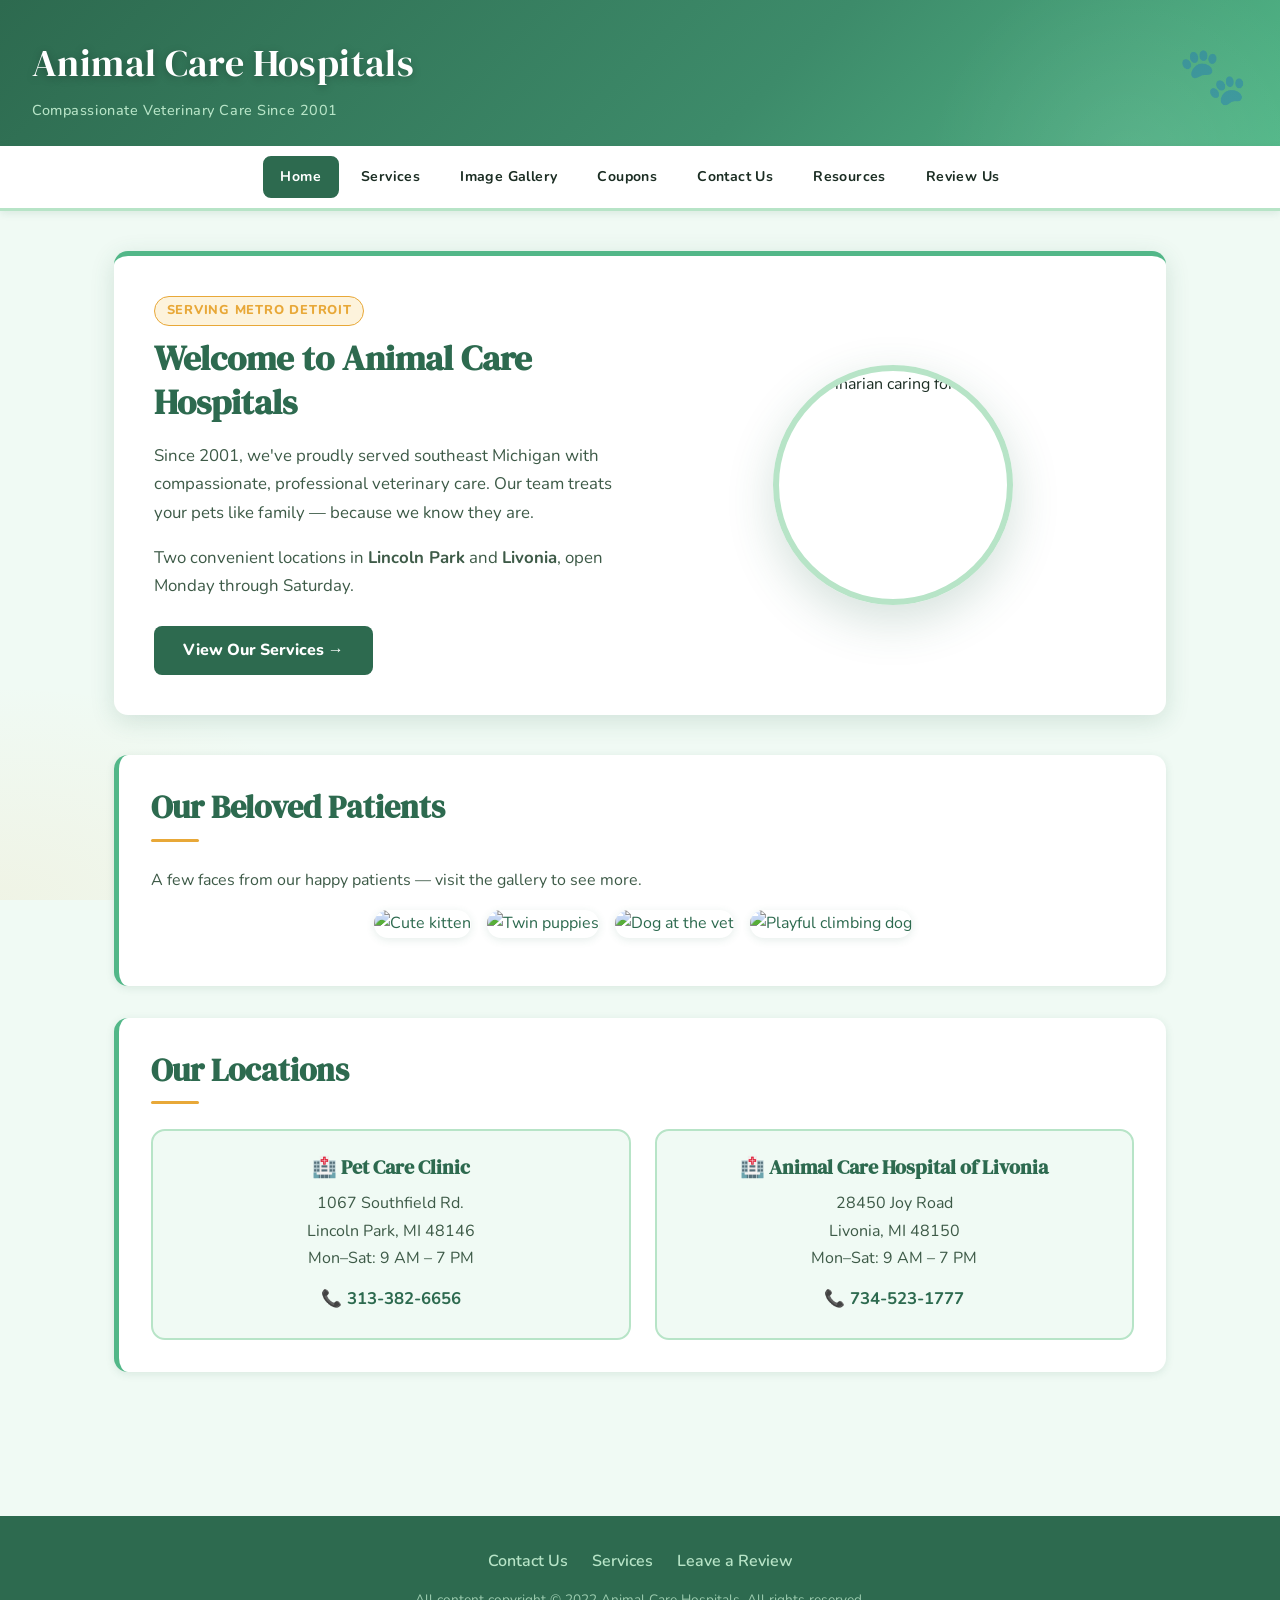
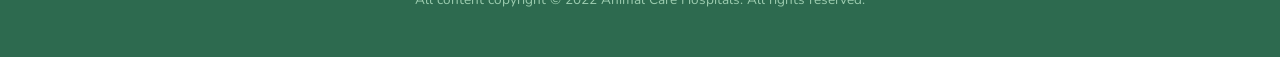
==== Home.html @ 7a885eda "Add files via upload" ====
<!DOCTYPE html>
<!--Animal Care Hospitals — Laith Fakhruldin, CSC 3750-->
<html lang="en">
<head>
  <meta charset="utf-8">
  <meta name="viewport" content="width=device-width, initial-scale=1">
  <title>Animal Care Hospitals — Home</title>
  <link href="https://fonts.googleapis.com/css2?family=DM+Serif+Display:ital@0;1&family=Nunito:wght@400;500;600;700;800&display=swap" rel="stylesheet">
  <link rel="stylesheet" href="style.css">
</head>
<body>

  <header class="site-header">
    <div class="brand">
      <span class="brand-name">Animal Care Hospitals</span>
      <span class="brand-tagline">Compassionate Veterinary Care Since 2001</span>
    </div>
    <div class="header-paw" aria-hidden="true">🐾</div>
  </header>

  <nav class="site-nav">
    <div class="nav-inner">
      <a href="Home.html" class="active">Home</a>
      <a href="Services.html">Services</a>
      <a href="Pets Image Gallery.html">Image Gallery</a>
      <a href="Coupons.html">Coupons</a>
      <a href="Contact Us.html">Contact Us</a>
      <a href="Resoruces.html">Resources</a>
      <a href="Review Us.html">Review Us</a>
    </div>
  </nav>

  <main class="page-wrap">

    <!-- Hero -->
    <section class="hero reveal">
      <div class="hero-text">
        <span class="hero-badge">Serving Metro Detroit</span>
        <h2>Welcome to Animal Care Hospitals</h2>
        <p>Since 2001, we've proudly served southeast Michigan with compassionate, professional veterinary care. Our team treats your pets like family — because we know they are.</p>
        <p>Two convenient locations in <strong>Lincoln Park</strong> and <strong>Livonia</strong>, open Monday through Saturday.</p>
        <a href="Services.html" style="display:inline-block; margin-top:.5em; padding:.7em 1.8em; background:var(--green-dark); color:#fff; border-radius:8px; font-weight:800; transition:all .3s;">View Our Services →</a>
      </div>
      <div class="hero-img">
        <img src="images/PetCareRound150px.png" alt="Veterinarian caring for a pet">
      </div>
    </section>

    <!-- Photo preview -->
    <section class="card reveal">
      <h2>Our Beloved Patients</h2>
      <p>A few faces from our happy patients — visit the gallery to see more.</p>
      <div class="gallery-strip">
        <a href="Pets Image Gallery.html#cute_kitten"><img src="images/cat1_200px.png" alt="Cute kitten"></a>
        <a href="Pets Image Gallery.html#twin_puppies"><img src="images/twin_puppies_200px.png" alt="Twin puppies"></a>
        <a href="Pets Image Gallery.html#vet_hater_dog"><img src="images/vet_hater_dog_200px.png" alt="Dog at the vet"></a>
        <a href="Pets Image Gallery.html#dog_climber"><img src="images/climber_dog_200px.png" alt="Playful climbing dog"></a>
      </div>
    </section>

    <!-- Locations -->
    <section class="card reveal">
      <h2>Our Locations</h2>
      <div class="locations-grid">
        <div class="location-card">
          <h3>🏥 Pet Care Clinic</h3>
          <address>
            1067 Southfield Rd.<br>
            Lincoln Park, MI 48146<br>
            Mon–Sat: 9 AM – 7 PM
          </address>
          <span class="phone">📞 313-382-6656</span>
        </div>
        <div class="location-card">
          <h3>🏥 Animal Care Hospital of Livonia</h3>
          <address>
            28450 Joy Road<br>
            Livonia, MI 48150<br>
            Mon–Sat: 9 AM – 7 PM
          </address>
          <span class="phone">📞 734-523-1777</span>
        </div>
      </div>
    </section>

  </main>

  <button onclick="topFunction()" id="myBtn" title="Back to top">↑</button>

  <footer class="site-footer">
    <div class="footer-links">
      <a href="Contact Us.html">Contact Us</a>
      <a href="Services.html">Services</a>
      <a href="Review Us.html">Leave a Review</a>
    </div>
    <p class="footer-copy">All content copyright &copy; 2022 Animal Care Hospitals. All rights reserved.</p>
  </footer>

  <script src="myscript.js"></script>
</body>
</html>
---- style.css ----
/* ============================================================
   ANIMAL CARE HOSPITALS — Professional Stylesheet
   Warm, trustworthy veterinary aesthetic
   Fonts: DM Serif Display (headings) + Nunito (body)
   ============================================================ */

@import url('https://fonts.googleapis.com/css2?family=DM+Serif+Display:ital@0;1&family=Nunito:wght@400;500;600;700;800&display=swap');

/* ── CSS Variables ─────────────────────────────────────────── */
:root {
  --green-dark:   #2d6a4f;
  --green-mid:    #52b788;
  --green-light:  #b7e4c7;
  --green-pale:   #f0faf4;
  --amber:        #e8a838;
  --amber-light:  #fdf3dc;
  --text-dark:    #1b2d23;
  --text-mid:     #3d5a47;
  --text-light:   #6b8c78;
  --white:        #ffffff;
  --shadow-sm:    0 2px 8px rgba(45,106,79,.12);
  --shadow-md:    0 6px 24px rgba(45,106,79,.16);
  --shadow-lg:    0 16px 48px rgba(45,106,79,.20);
  --radius:       14px;
  --radius-sm:    8px;
  --transition:   0.3s cubic-bezier(.4,0,.2,1);
}

/* ── Reset ──────────────────────────────────────────────────── */
*, *::before, *::after { box-sizing: border-box; margin: 0; padding: 0; }

html { scroll-behavior: smooth; }

body {
  font-family: 'Nunito', 'Verdana', sans-serif;
  font-size: 16px;
  line-height: 1.7;
  color: var(--text-dark);
  background-color: var(--green-pale);
  background-image:
    radial-gradient(ellipse 70% 50% at 80% -10%, rgba(82,183,136,.15) 0%, transparent 60%),
    radial-gradient(ellipse 50% 40% at 0% 100%, rgba(232,168,56,.08) 0%, transparent 60%);
  background-attachment: fixed;
}

/* ── Typography ─────────────────────────────────────────────── */
h1, h2, h3, h4 {
  font-family: 'DM Serif Display', Georgia, serif;
  color: var(--green-dark);
  line-height: 1.25;
}
h1 { font-size: clamp(1.8rem, 4vw, 2.8rem); }
h2 { font-size: clamp(1.4rem, 3vw, 2rem); margin-bottom: .5em; }
h3 { font-size: 1.25rem; }
p  { margin-bottom: 1em; color: var(--text-mid); }
a  { color: var(--green-dark); text-decoration: none; transition: color var(--transition); }
a:hover { color: var(--amber); }

/* ── Header ─────────────────────────────────────────────────── */
.site-header {
  background: linear-gradient(135deg, var(--green-dark) 0%, #3d8b6a 60%, var(--green-mid) 100%);
  color: var(--white);
  padding: 1.8em 2em 1.4em;
  display: flex;
  align-items: center;
  justify-content: space-between;
  gap: 1em;
  position: relative;
  overflow: hidden;
}
.site-header::before {
  content: '';
  position: absolute;
  top: -30%; right: -5%;
  width: 420px; height: 420px;
  background: radial-gradient(circle, rgba(255,255,255,.08) 0%, transparent 70%);
  border-radius: 50%;
  pointer-events: none;
}
.site-header .brand {
  display: flex; flex-direction: column;
}
.site-header .brand-name {
  font-family: 'DM Serif Display', Georgia, serif;
  font-size: clamp(1.6rem, 3.5vw, 2.4rem);
  font-weight: 400;
  color: var(--white);
  letter-spacing: .01em;
  text-shadow: 0 2px 8px rgba(0,0,0,.25);
}
.site-header .brand-tagline {
  font-size: .9rem;
  color: var(--green-light);
  font-weight: 500;
  letter-spacing: .04em;
  margin-top: .15em;
}
.site-header .header-paw {
  font-size: 3.5rem;
  opacity: .35;
  user-select: none;
}

/* ── Navigation ─────────────────────────────────────────────── */
.site-nav {
  background: var(--white);
  border-bottom: 3px solid var(--green-light);
  position: sticky;
  top: 0;
  z-index: 100;
  box-shadow: var(--shadow-sm);
}
.nav-inner {
  max-width: 1100px;
  margin: 0 auto;
  display: flex;
  align-items: center;
  justify-content: center;
  flex-wrap: wrap;
  gap: .3em;
  padding: .6em 1em;
}
.nav-inner a {
  display: inline-block;
  padding: .5em 1.1em;
  font-weight: 700;
  font-size: .88rem;
  letter-spacing: .03em;
  color: var(--text-dark);
  border-radius: var(--radius-sm);
  border: 2px solid transparent;
  transition: all var(--transition);
  white-space: nowrap;
}
.nav-inner a:hover {
  background: var(--green-pale);
  border-color: var(--green-mid);
  color: var(--green-dark);
}
.nav-inner a.active {
  background: var(--green-dark);
  color: var(--white);
  border-color: var(--green-dark);
}

/* ── Page Wrapper ───────────────────────────────────────────── */
.page-wrap {
  max-width: 1100px;
  margin: 0 auto;
  padding: 2.5em 1.5em 3em;
}

/* ── Hero / Intro ───────────────────────────────────────────── */
.hero {
  display: grid;
  grid-template-columns: 1fr 1fr;
  gap: 2.5em;
  align-items: center;
  background: var(--white);
  border-radius: var(--radius);
  padding: 2.5em;
  box-shadow: var(--shadow-md);
  margin-bottom: 2.5em;
  border-top: 5px solid var(--green-mid);
}
.hero-text h2 { font-size: clamp(1.6rem,3vw,2.2rem); margin-bottom: .5em; }
.hero-text p { font-size: 1.05rem; }
.hero-badge {
  display: inline-block;
  background: var(--amber-light);
  color: var(--amber);
  border: 1.5px solid var(--amber);
  border-radius: 20px;
  font-size: .8rem;
  font-weight: 800;
  letter-spacing: .06em;
  text-transform: uppercase;
  padding: .25em .9em;
  margin-bottom: .8em;
}
.hero-img {
  display: flex;
  justify-content: center;
  align-items: center;
}
.hero-img img {
  width: 240px; height: 240px;
  border-radius: 50%;
  object-fit: cover;
  box-shadow: var(--shadow-lg);
  border: 6px solid var(--green-light);
}

/* ── Section Cards ──────────────────────────────────────────── */
.card {
  background: var(--white);
  border-radius: var(--radius);
  padding: 2em;
  box-shadow: var(--shadow-sm);
  margin-bottom: 2em;
  border-left: 5px solid var(--green-mid);
  transition: box-shadow var(--transition);
}
.card:hover { box-shadow: var(--shadow-md); }
.card h2 { text-align: left; border-bottom: none; margin-bottom: .8em; }
.card h2::after {
  content: '';
  display: block;
  width: 48px; height: 3px;
  background: var(--amber);
  margin-top: .35em;
  border-radius: 2px;
}

/* ── Pet Gallery Strip ──────────────────────────────────────── */
.gallery-strip {
  display: flex;
  gap: 1em;
  justify-content: center;
  flex-wrap: wrap;
  margin: 1em 0;
}
.gallery-strip a img {
  width: 180px; height: 180px;
  object-fit: cover;
  border-radius: var(--radius);
  box-shadow: var(--shadow-sm);
  transition: transform var(--transition), box-shadow var(--transition);
}
.gallery-strip a img:hover {
  transform: scale(1.06) rotate(-1deg);
  box-shadow: var(--shadow-md);
}

/* ── Locations Grid ─────────────────────────────────────────── */
.locations-grid {
  display: grid;
  grid-template-columns: 1fr 1fr;
  gap: 1.5em;
}
.location-card {
  background: var(--green-pale);
  border: 2px solid var(--green-light);
  border-radius: var(--radius);
  padding: 1.5em;
  text-align: center;
}
.location-card h3 { color: var(--green-dark); margin-bottom: .5em; }
.location-card address { font-style: normal; color: var(--text-mid); line-height: 1.7; }
.location-card .phone {
  display: inline-block;
  margin-top: .8em;
  font-weight: 700;
  color: var(--green-dark);
  font-size: 1.05rem;
}

/* ── Services List ──────────────────────────────────────────── */
.services-grid {
  display: grid;
  grid-template-columns: repeat(auto-fill, minmax(260px, 1fr));
  gap: 1em;
  margin-top: 1em;
}
.service-item {
  background: var(--green-pale);
  border: 1.5px solid var(--green-light);
  border-radius: var(--radius-sm);
  padding: 1em 1.2em;
  display: flex;
  align-items: flex-start;
  gap: .7em;
  font-weight: 600;
  color: var(--text-dark);
  font-size: .95rem;
  transition: all var(--transition);
}
.service-item:hover {
  background: var(--white);
  border-color: var(--green-mid);
  box-shadow: var(--shadow-sm);
  transform: translateY(-2px);
}
.service-item .icon { font-size: 1.3rem; flex-shrink: 0; }

/* ── Coupons Table ──────────────────────────────────────────── */
.coupon-grid {
  display: grid;
  grid-template-columns: repeat(auto-fill, minmax(280px, 1fr));
  gap: 1.5em;
  margin-top: 1.5em;
}
.coupon-card {
  background: var(--white);
  border: 2px solid var(--green-light);
  border-radius: var(--radius);
  padding: 1.5em;
  box-shadow: var(--shadow-sm);
  position: relative;
  overflow: hidden;
  transition: all var(--transition);
}
.coupon-card::before {
  content: '';
  position: absolute;
  top: 0; left: 0; right: 0;
  height: 5px;
  background: linear-gradient(90deg, var(--green-mid), var(--amber));
}
.coupon-card:hover {
  box-shadow: var(--shadow-md);
  transform: translateY(-3px);
}
.coupon-card h3 {
  font-size: 1.05rem;
  color: var(--green-dark);
  margin-bottom: .6em;
  text-align: left;
}
.coupon-price {
  font-family: 'DM Serif Display', serif;
  font-size: 2rem;
  color: var(--amber);
  line-height: 1;
  margin-bottom: .4em;
}
.coupon-includes {
  list-style: none;
  font-size: .88rem;
  color: var(--text-mid);
  margin-bottom: .8em;
}
.coupon-includes li::before { content: '✓  '; color: var(--green-mid); font-weight: 700; }
.coupon-note {
  font-size: .78rem;
  color: var(--text-light);
  font-style: italic;
  border-top: 1px dashed var(--green-light);
  padding-top: .6em;
  margin-top: .6em;
}
.coupon-category {
  display: inline-block;
  background: var(--green-pale);
  color: var(--green-dark);
  font-size: .75rem;
  font-weight: 800;
  letter-spacing: .06em;
  text-transform: uppercase;
  padding: .2em .7em;
  border-radius: 20px;
  margin-bottom: .8em;
  border: 1px solid var(--green-light);
}

/* ── Contact Page ───────────────────────────────────────────── */
.contact-layout {
  display: grid;
  grid-template-columns: 1fr 1.4fr;
  gap: 2em;
  align-items: start;
}
.contact-info h2 { font-size: 1.5rem; }
.contact-clinic {
  background: var(--green-pale);
  border: 1.5px solid var(--green-light);
  border-radius: var(--radius);
  padding: 1.2em 1.5em;
  margin-bottom: 1.2em;
}
.contact-clinic h3 { margin-bottom: .3em; font-size: 1.05rem; }
.contact-clinic address { font-style: normal; color: var(--text-mid); font-size: .9rem; }
.contact-clinic iframe {
  width: 100%; height: 200px;
  border-radius: var(--radius-sm);
  border: none;
  margin-top: .8em;
}

/* ── Form ───────────────────────────────────────────────────── */
.contact-form-wrap {
  background: var(--white);
  border-radius: var(--radius);
  padding: 2em;
  box-shadow: var(--shadow-md);
  border-top: 4px solid var(--green-mid);
}
.contact-form-wrap h2 { font-size: 1.6rem; margin-bottom: .4em; }
.contact-form-wrap p  { font-size: .9rem; margin-bottom: 1.2em; }
.form-row { margin-bottom: 1em; }
.form-row input,
.form-row select,
.form-row textarea {
  width: 100%;
  padding: .75em 1em;
  border: 2px solid var(--green-light);
  border-radius: var(--radius-sm);
  font-family: 'Nunito', sans-serif;
  font-size: .95rem;
  color: var(--text-dark);
  background: var(--green-pale);
  transition: border-color var(--transition), background var(--transition);
  outline: none;
  appearance: none;
}
.form-row input:focus,
.form-row select:focus,
.form-row textarea:focus {
  border-color: var(--green-mid);
  background: var(--white);
}
.form-row select:invalid { color: var(--text-light); }
.form-row option { color: var(--text-dark); }
.form-row textarea { resize: vertical; min-height: 130px; }
.form-row-2 { display: grid; grid-template-columns: 1fr 1fr; gap: 1em; margin-bottom: 1em; }
.btn-submit {
  background: var(--green-dark);
  color: var(--white);
  border: none;
  padding: .85em 2.2em;
  font-family: 'Nunito', sans-serif;
  font-size: 1rem;
  font-weight: 800;
  border-radius: var(--radius-sm);
  cursor: pointer;
  transition: all var(--transition);
  letter-spacing: .04em;
}
.btn-submit:hover { background: var(--green-mid); transform: translateY(-2px); box-shadow: var(--shadow-sm); }
.btn-reset {
  background: transparent;
  color: var(--text-light);
  border: 2px solid var(--green-light);
  padding: .8em 1.5em;
  font-family: 'Nunito', sans-serif;
  font-size: 1rem;
  font-weight: 700;
  border-radius: var(--radius-sm);
  cursor: pointer;
  margin-left: .8em;
  transition: all var(--transition);
}
.btn-reset:hover { border-color: var(--text-light); color: var(--text-dark); }

/* ── Review Page ────────────────────────────────────────────── */
.review-grid {
  display: grid;
  grid-template-columns: 1fr 1fr;
  gap: 2em;
  margin-top: 1.5em;
}
.review-location {
  background: var(--white);
  border-radius: var(--radius);
  padding: 1.8em;
  box-shadow: var(--shadow-sm);
  text-align: center;
}
.review-location h3 {
  font-size: 1.15rem;
  margin-bottom: 1em;
  padding-bottom: .5em;
  border-bottom: 2px solid var(--green-light);
}
.review-buttons { display: flex; gap: 1em; justify-content: center; flex-wrap: wrap; }
.review-btn {
  display: flex;
  align-items: center;
  gap: .5em;
  padding: .7em 1.4em;
  border-radius: var(--radius-sm);
  font-weight: 700;
  font-size: .9rem;
  transition: all var(--transition);
  border: 2px solid;
}
.review-btn.google {
  background: #fff;
  border-color: #4285f4;
  color: #4285f4;
}
.review-btn.google:hover { background: #4285f4; color: #fff; }
.review-btn.facebook {
  background: #fff;
  border-color: #1877f2;
  color: #1877f2;
}
.review-btn.facebook:hover { background: #1877f2; color: #fff; }
.review-btn img { width: 22px; height: 22px; object-fit: contain; }
.thank-you-banner {
  background: linear-gradient(135deg, var(--green-dark), var(--green-mid));
  color: var(--white);
  text-align: center;
  padding: 2em;
  border-radius: var(--radius);
  margin-bottom: 2em;
}
.thank-you-banner h2 {
  color: var(--white);
  font-size: 1.8rem;
  margin-bottom: .4em;
}
.thank-you-banner p { color: var(--green-light); margin: 0; }

/* ── Resources Page ─────────────────────────────────────────── */
.resource-list { list-style: none; margin-top: 1em; }
.resource-list li {
  border-bottom: 1px solid var(--green-light);
  padding: .9em 0;
}
.resource-list li:last-child { border-bottom: none; }
.resource-list a {
  font-weight: 700;
  font-size: 1rem;
  display: flex;
  align-items: center;
  gap: .6em;
  color: var(--green-dark);
}
.resource-list a::before {
  content: '↗';
  background: var(--green-pale);
  border: 1.5px solid var(--green-light);
  border-radius: 6px;
  padding: .1em .4em;
  font-size: .85rem;
  color: var(--green-mid);
  transition: all var(--transition);
}
.resource-list a:hover { color: var(--amber); }
.resource-list a:hover::before { background: var(--amber-light); border-color: var(--amber); color: var(--amber); }
.resource-desc { font-size: .88rem; color: var(--text-light); margin-left: 1.9em; }

/* ── Image Gallery ──────────────────────────────────────────── */
.gallery-hero { text-align: center; margin-bottom: 2em; }
.gallery-hero iframe {
  width: 100%;
  max-width: 800px;
  aspect-ratio: 16/9;
  border-radius: var(--radius);
  border: none;
  box-shadow: var(--shadow-md);
}
.gallery-thumbs {
  display: flex; flex-wrap: wrap; gap: 1em; justify-content: center; margin: 1.5em 0;
}
.gallery-thumbs a img {
  width: 160px; height: 160px;
  object-fit: cover;
  border-radius: var(--radius-sm);
  box-shadow: var(--shadow-sm);
  transition: all var(--transition);
  border: 3px solid transparent;
}
.gallery-thumbs a img:hover { transform: scale(1.08); border-color: var(--green-mid); box-shadow: var(--shadow-md); }

/* ── Media Scroller ─────────────────────────────────────────── */
.media-scroller {
  display: grid;
  grid-auto-flow: column;
  grid-auto-columns: 200px;
  gap: 1rem;
  overflow-x: auto;
  scroll-snap-type: x mandatory;
  scroll-behavior: smooth;
  padding: 1.5rem 1rem;
  background: var(--green-dark);
  border-radius: var(--radius);
  margin: 1.5em 0;
  -webkit-overflow-scrolling: touch;
}
.media-scroller::-webkit-scrollbar { height: 6px; }
.media-scroller::-webkit-scrollbar-track { background: rgba(255,255,255,.1); border-radius: 3px; }
.media-scroller::-webkit-scrollbar-thumb { background: var(--green-mid); border-radius: 3px; }

.media-element {
  scroll-snap-align: start;
  border-radius: var(--radius-sm);
  overflow: hidden;
  box-shadow: 0 3px 12px rgba(0,0,0,.3);
  cursor: pointer;
  transition: transform var(--transition);
}
.media-element:hover { transform: scale(1.04); }
.media-element img { width: 200px; height: 150px; object-fit: cover; display: block; }

/* ── Pet Articles ───────────────────────────────────────────── */
.pet-article {
  background: var(--white);
  border-radius: var(--radius);
  overflow: hidden;
  box-shadow: var(--shadow-sm);
  margin-bottom: 2em;
}
.pet-article .pet-article-label {
  background: var(--green-dark);
  color: var(--white);
  padding: .8em 1.5em;
  font-family: 'DM Serif Display', serif;
  font-size: 1.3rem;
}
.pet-article picture img,
.pet-article img {
  width: 100%;
  max-height: 500px;
  object-fit: cover;
  display: block;
}

/* ── Image Overlay ──────────────────────────────────────────── */
.overlay {
  position: fixed;
  display: none;
  justify-content: center;
  align-items: center;
  top: 0; left: 0;
  width: 100%; height: 100%;
  background: rgba(0,0,0,.85);
  z-index: 1000;
  cursor: zoom-out;
  backdrop-filter: blur(4px);
}
.overlay img {
  max-width: 90vw;
  max-height: 90vh;
  border-radius: var(--radius);
  box-shadow: 0 20px 60px rgba(0,0,0,.5);
  animation: zoomIn .25s ease;
}
@keyframes zoomIn {
  from { transform: scale(.85); opacity: 0; }
  to   { transform: scale(1);   opacity: 1; }
}

/* ── Scroll To Top Button ───────────────────────────────────── */
#myBtn {
  display: none;
  position: fixed;
  bottom: 28px; right: 28px;
  background: var(--green-dark);
  color: var(--white);
  border: none;
  width: 50px; height: 50px;
  border-radius: 50%;
  font-size: 1.2rem;
  cursor: pointer;
  box-shadow: var(--shadow-md);
  transition: all var(--transition);
  z-index: 200;
  line-height: 50px;
  text-align: center;
}
#myBtn:hover {
  background: var(--amber);
  transform: translateY(-3px);
}

/* ── Footer ─────────────────────────────────────────────────── */
.site-footer {
  background: var(--green-dark);
  color: var(--green-light);
  text-align: center;
  padding: 2em 1em;
  margin-top: 4em;
}
.site-footer a { color: var(--green-light); }
.site-footer a:hover { color: var(--amber); }
.site-footer .footer-copy { color:var(--green-light); font-size: .85rem; opacity: .8; margin-top: .5em; }
.site-footer .footer-links { display: flex; justify-content: center; gap: 1.5em; margin-bottom: .8em; font-weight: 600; }

/* ── Reveal Animation ───────────────────────────────────────── */
.reveal {
  opacity: 0;
  transform: translateY(30px);
  transition: opacity .8s ease, transform .8s ease;
}
.reveal.visible { opacity: 1; transform: translateY(0); }

/* ── Page Section Heading ───────────────────────────────────── */
.page-heading {
  display: flex;
  align-items: center;
  gap: .6em;
  font-size: clamp(1.5rem, 3vw, 2rem);
  color: var(--green-dark);
  margin-bottom: 1.5em;
  padding-bottom: .5em;
  border-bottom: 3px solid var(--green-light);
}
.page-heading .emoji { font-size: 1.3em; }

/* ── Gallery Scroller with Overlay Arrows ───────────────────── */
.scroller-wrap {
  position: relative; /* arrows position against this */
}

/* Arrows float INSIDE the scroller, on the left/right edges */
.scroll-arrow {
  position: absolute;
  top: 50%;
  transform: translateY(-50%);
  z-index: 20;
  width: 46px;
  height: 46px;
  border-radius: 50%;
  border: none;
  background: rgba(45, 106, 79, 0.85);
  color: #fff;
  font-size: 1.4rem;
  line-height: 1;
  cursor: pointer;
  box-shadow: 0 4px 16px rgba(0,0,0,.35);
  display: flex;
  align-items: center;
  justify-content: center;
  /* Hidden by default */
  opacity: 0;
  pointer-events: none;
  transition: opacity .25s ease, background .2s ease, transform .2s ease;
}
.scroll-arrow--left  { left: 10px; }
.scroll-arrow--right { right: 10px; }

/* Revealed when parent gets .visible class via JS mouseenter */
.scroll-arrow.visible {
  opacity: 1;
  pointer-events: auto;
}
.scroll-arrow:hover {
  background: var(--amber);
  transform: translateY(-50%) scale(1.12);
}

@media (max-width: 480px) {
  .scroll-arrow { width: 36px; height: 36px; font-size: 1.1rem; }
}


@media (max-width: 800px) {
  .hero { grid-template-columns: 1fr; text-align: center; }
  .hero-img { display: none; }
  .contact-layout { grid-template-columns: 1fr; }
  .locations-grid { grid-template-columns: 1fr; }
  .review-grid { grid-template-columns: 1fr; }
  .form-row-2 { grid-template-columns: 1fr; }
}
@media (max-width: 600px) {
  .page-wrap { padding: 1.5em 1em; }
  .site-header { padding: 1.2em 1em; }
  .nav-inner a { padding: .4em .7em; font-size: .8rem; }
  .coupon-grid { grid-template-columns: 1fr; }
}
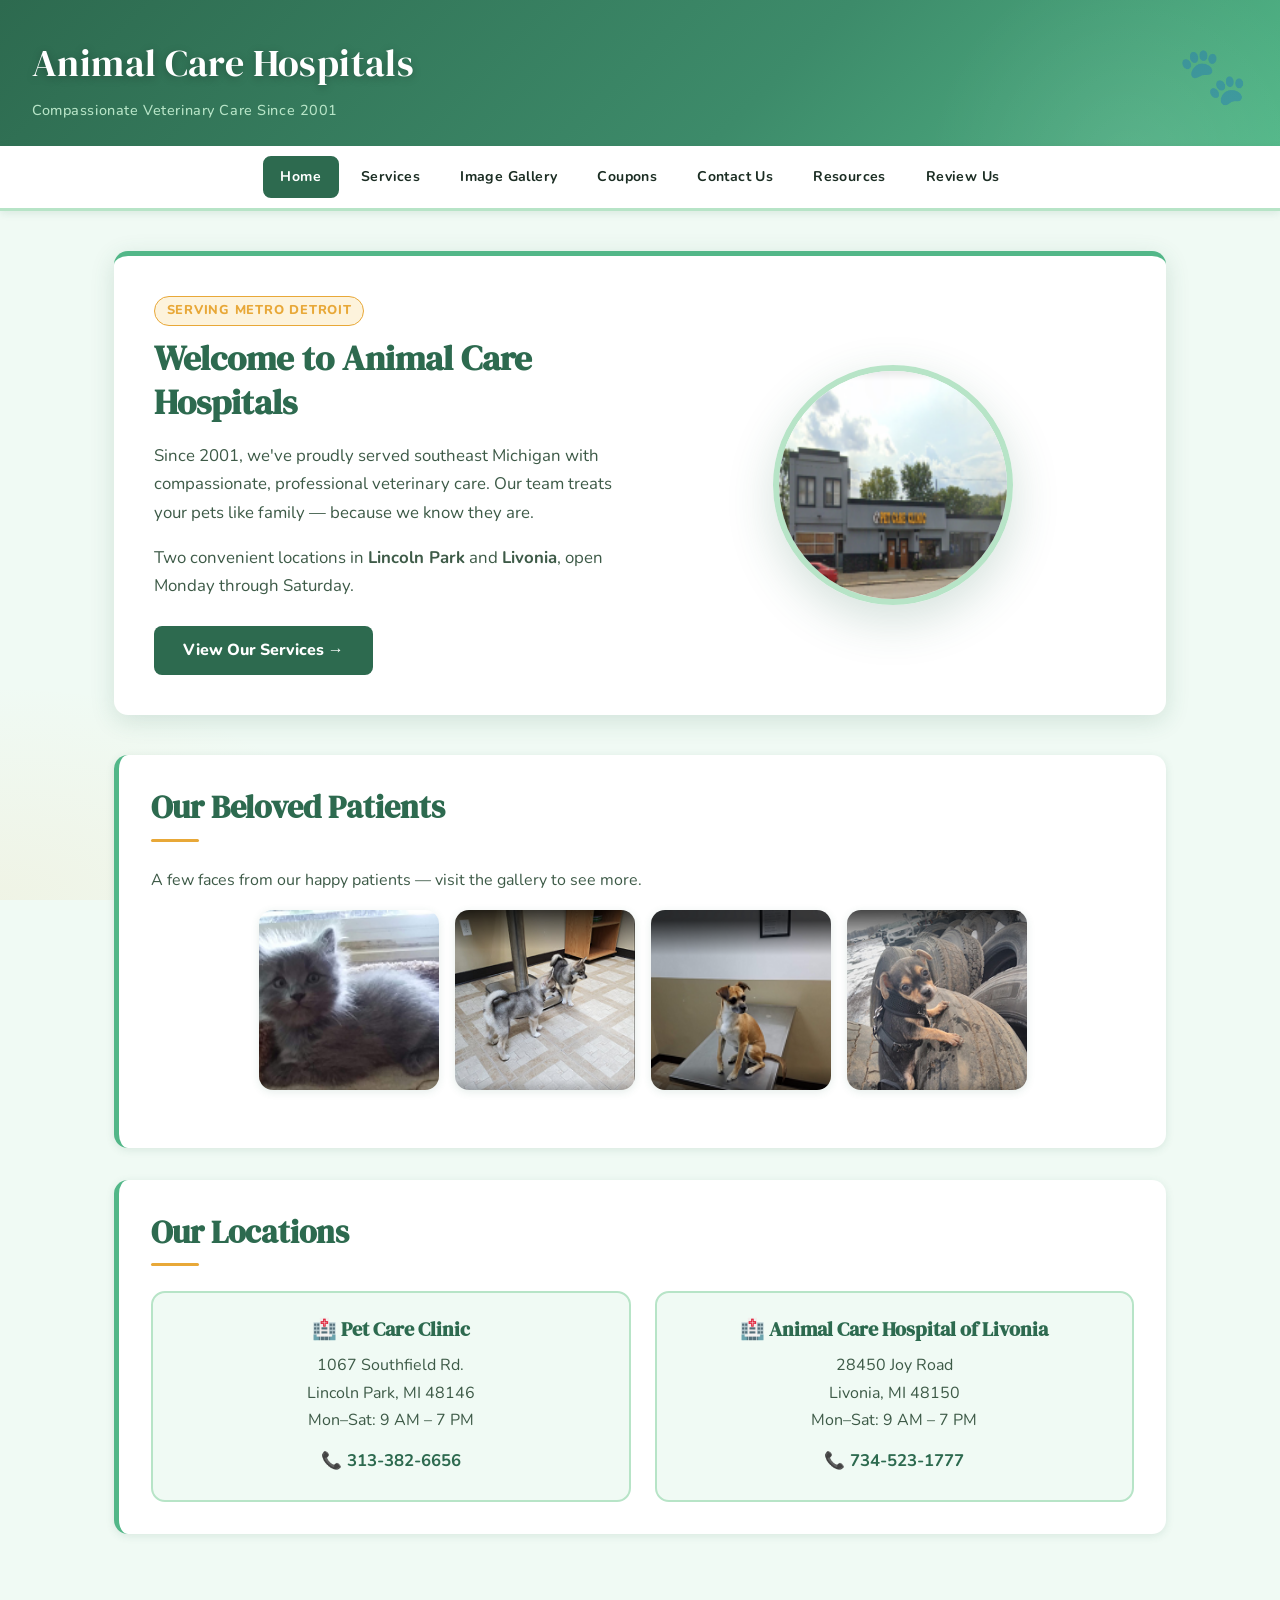
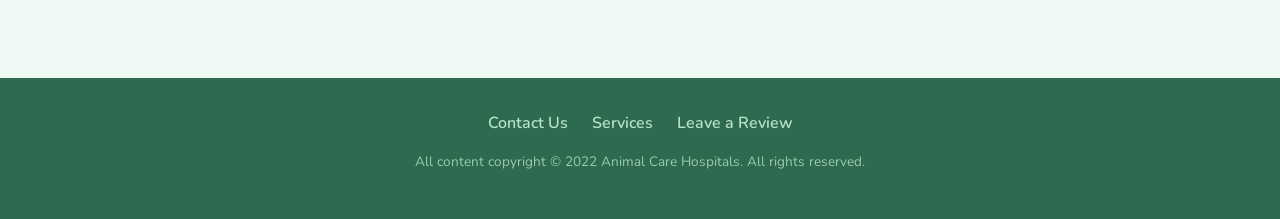
==== commit 3028d9e5: "Fix image source case for vet hater dog" ====
--- a/Home.html
+++ b/Home.html
@@ -53,7 +53,7 @@
       <div class="gallery-strip">
         <a href="Pets Image Gallery.html#cute_kitten"><img src="images/cat1_200px.png" alt="Cute kitten"></a>
         <a href="Pets Image Gallery.html#twin_puppies"><img src="images/twin_puppies_200px.png" alt="Twin puppies"></a>
-        <a href="Pets Image Gallery.html#vet_hater_dog"><img src="images/vet_hater_dog_200px.png" alt="Dog at the vet"></a>
+        <a href="Pets Image Gallery.html#vet_hater_dog"><img src="images/Vet_hater_dog_200px.png" alt="Dog at the vet"></a>
         <a href="Pets Image Gallery.html#dog_climber"><img src="images/climber_dog_200px.png" alt="Playful climbing dog"></a>
       </div>
     </section>
